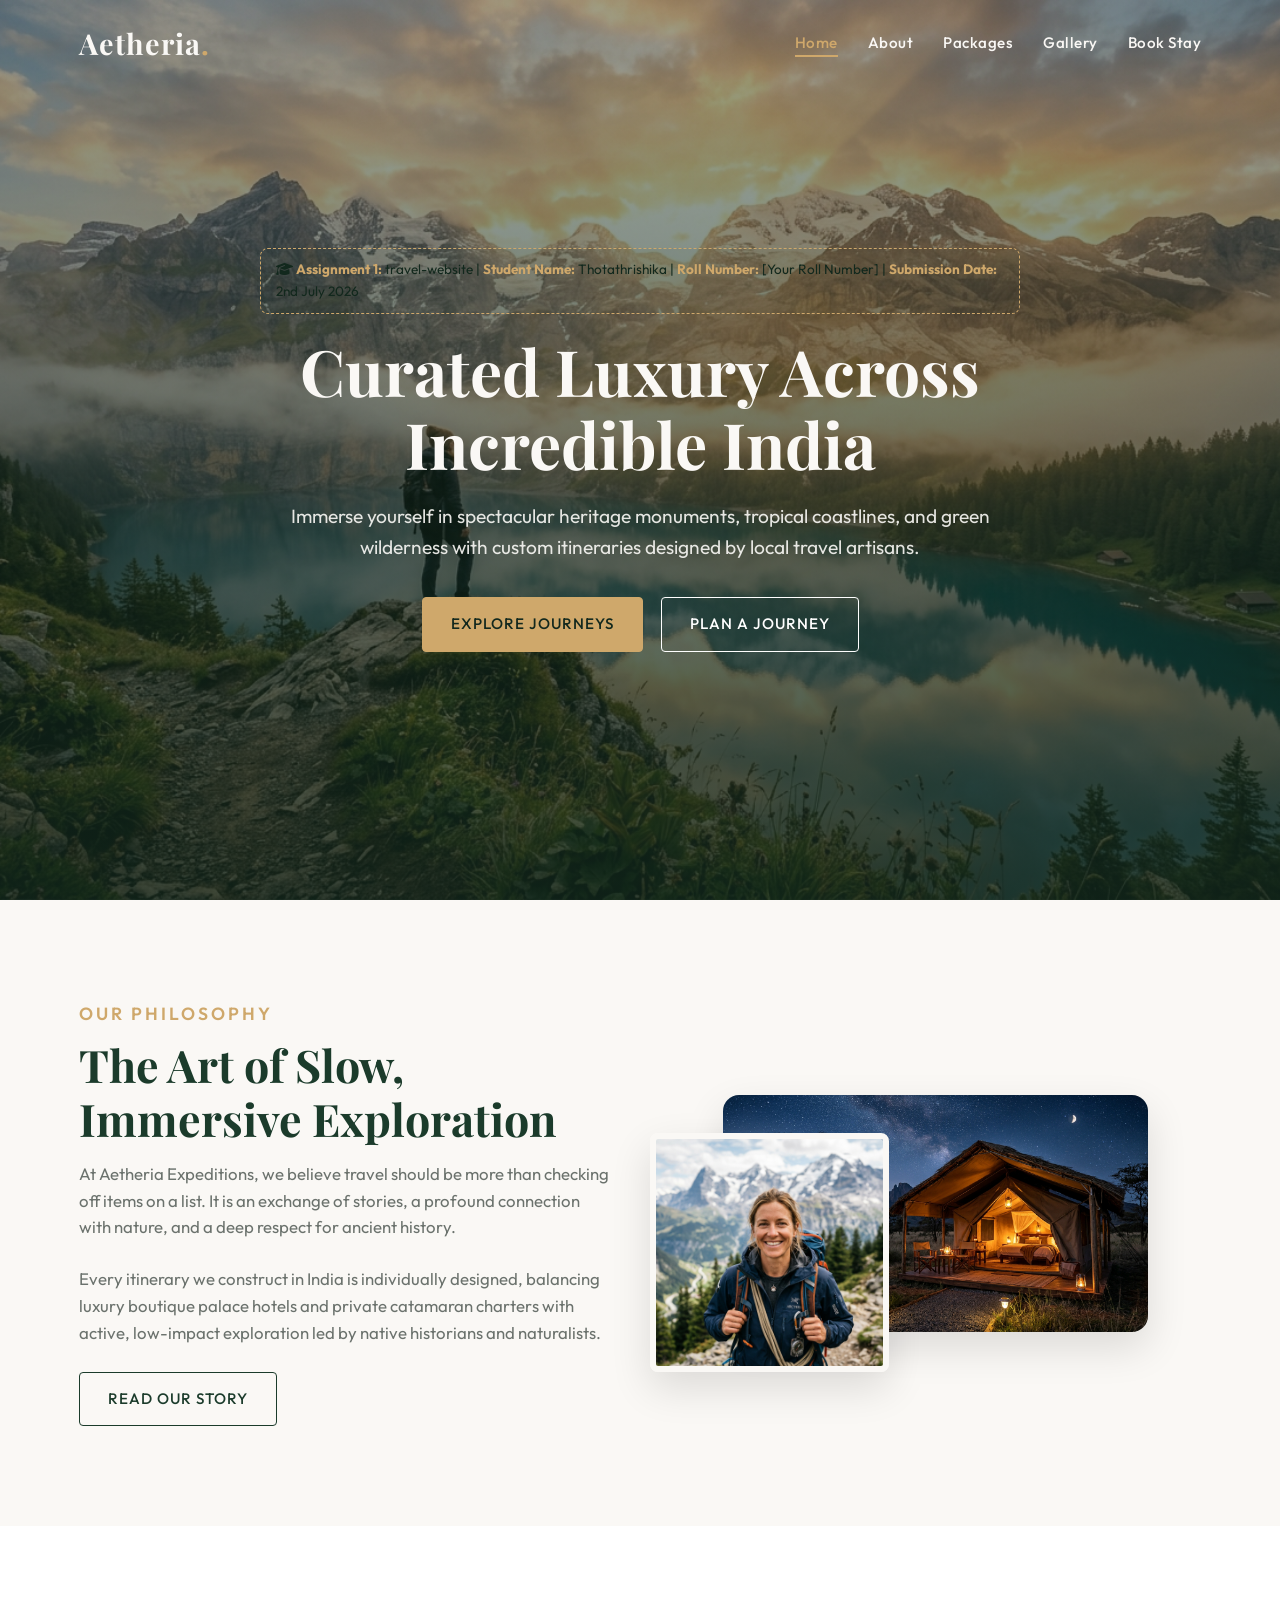
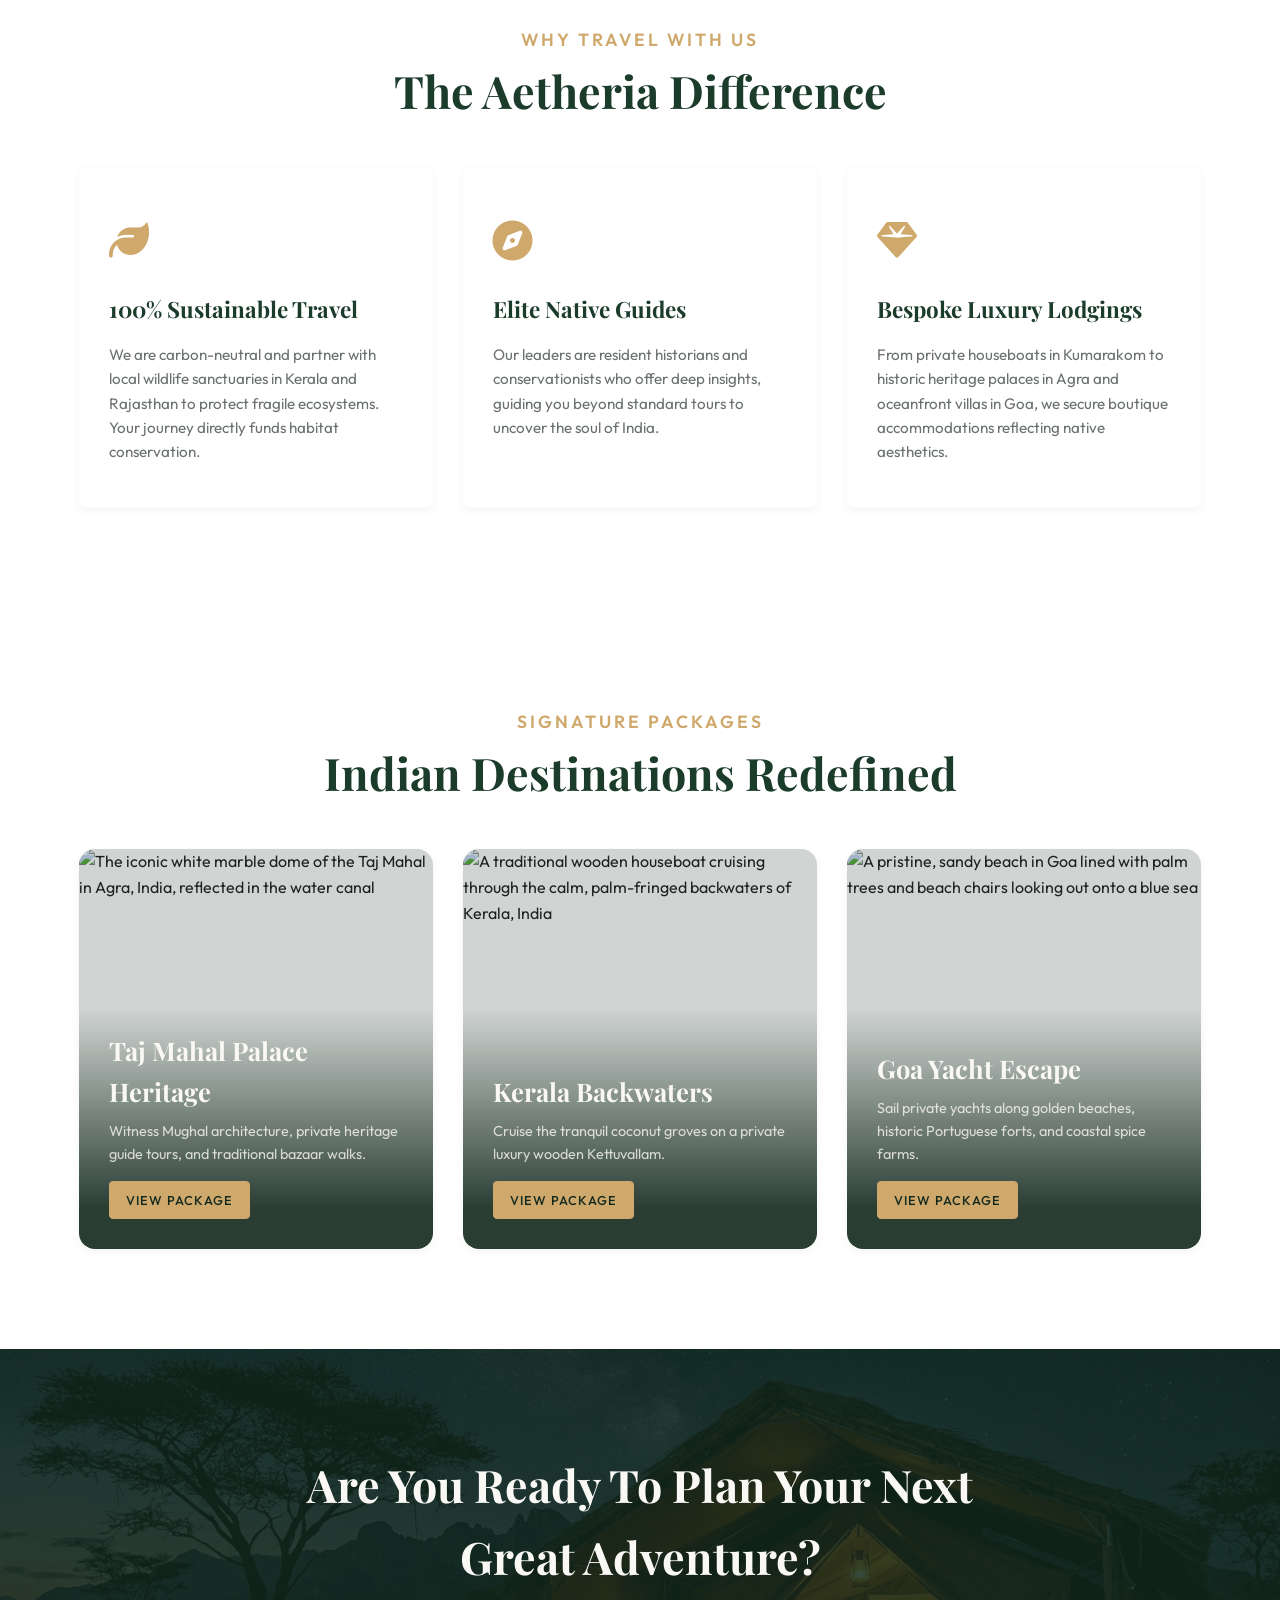
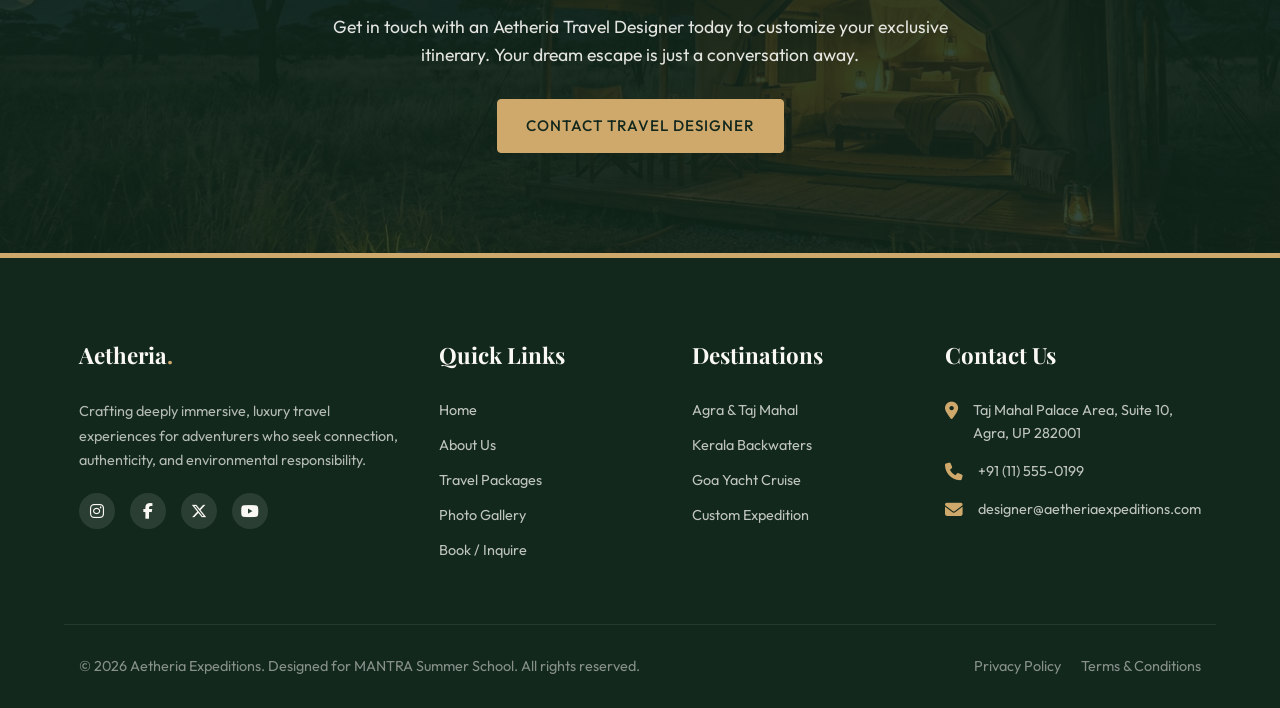
==== index.html @ 319ccbbf "Initial commit of travel website" ====
<!DOCTYPE html>
<html lang="en">
<head>
  <meta charset="UTF-8">
  <meta name="viewport" content="width=device-width, initial-scale=1.0">
  <title>Aetheria Expeditions | Luxury Custom India Tours</title>
  
  <!-- Basic SEO Meta Tags -->
  <meta name="description" content="Embark on custom-tailored, sustainable luxury travel across India with Aetheria Expeditions. Explore breathtaking packages to Taj Mahal, Goa, and Kerala backwaters.">
  <meta name="keywords" content="luxury travel india, custom india tours, Taj Mahal heritage tour, Kerala houseboats, Goa sailing packages, eco-friendly travel india">
  <meta name="author" content="Student Name">
  
  <!-- Favicon & Stylesheet -->
  <link rel="stylesheet" href="https://cdnjs.cloudflare.com/ajax/libs/font-awesome/6.4.0/css/all.min.css">
  <link rel="stylesheet" href="css/style.css">
</head>
<body>

  <!-- NAVIGATION HEADER -->
  <header class="header" id="header">
    <div class="container nav-wrapper">
      <a href="index.html" class="logo">
        <h2>Aetheria<span>.</span></h2>
      </a>
      
      <nav>
        <ul class="nav-links" id="nav-links">
          <li><a href="index.html" class="active">Home</a></li>
          <li><a href="about.html">About</a></li>
          <li><a href="packages.html">Packages</a></li>
          <li><a href="gallery.html">Gallery</a></li>
          <li><a href="contact.html">Book Stay</a></li>
        </ul>
      </nav>
      
      <div class="hamburger" id="hamburger">
        <span></span>
        <span></span>
        <span></span>
      </div>
    </div>
  </header>

  <main>
    <!-- HERO SECTION -->
    <section class="hero" style="background-image: url('images/hero-home.jpg');">
      <div class="hero-overlay"></div>
      <div class="hero-content">
        <div class="evaluator-widget">
          <i class="fa-solid fa-graduation-cap"></i> 
          <strong>Assignment 1:</strong> travel-website | 
          <strong>Student Name:</strong> Thotathrishika | 
          <strong>Roll Number:</strong> [Your Roll Number] | 
          <strong>Submission Date:</strong> 2nd July 2026
        </div>
        <h1>Curated Luxury Across Incredible India</h1>
        <p style="margin-top: 10px;">Immerse yourself in spectacular heritage monuments, tropical coastlines, and green wilderness with custom itineraries designed by local travel artisans.</p>
        <div class="btn-group">
          <a href="packages.html" class="btn btn-gold">Explore Journeys</a>
          <a href="contact.html" class="btn btn-outline" style="color: white; border-color: white; margin-left: 15px;">Plan A Journey</a>
        </div>
      </div>
    </section>

    <!-- WELCOME / PHILOSOPHY SECTION -->
    <section class="section-padding">
      <div class="container welcome-grid">
        <div class="welcome-text">
          <span class="section-subtitle">Our Philosophy</span>
          <h2 class="section-title">The Art of Slow, Immersive Exploration</h2>
          <p>At Aetheria Expeditions, we believe travel should be more than checking off items on a list. It is an exchange of stories, a profound connection with nature, and a deep respect for ancient history.</p>
          <p>Every itinerary we construct in India is individually designed, balancing luxury boutique palace hotels and private catamaran charters with active, low-impact exploration led by native historians and naturalists.</p>
          <a href="about.html" class="btn btn-outline">Read Our Story</a>
        </div>
        <div class="welcome-images">
          <img src="images/hero-about.jpg" alt="A luxury glamping canvas tent illuminated with warm lanterns under a starlit forest sky" class="img-large">
          <img src="images/tour-leader.jpg" alt="Professional smiling expedition leader in hiking gear with alpine backdrop" class="img-small-float">
        </div>
      </div>
    </section>

    <!-- CORE FEATURES SECTION -->
    <section class="section-padding" style="background-color: var(--bg-white);">
      <div class="container">
        <div class="text-center">
          <span class="section-subtitle">Why Travel With Us</span>
          <h2 class="section-title">The Aetheria Difference</h2>
        </div>
        
        <div class="features-grid">
          <!-- Card 1 -->
          <div class="feature-card">
            <div class="feature-icon"><i class="fa-solid fa-leaf"></i></div>
            <h3>100% Sustainable Travel</h3>
            <p>We are carbon-neutral and partner with local wildlife sanctuaries in Kerala and Rajasthan to protect fragile ecosystems. Your journey directly funds habitat conservation.</p>
          </div>
          <!-- Card 2 -->
          <div class="feature-card">
            <div class="feature-icon"><i class="fa-solid fa-compass"></i></div>
            <h3>Elite Native Guides</h3>
            <p>Our leaders are resident historians and conservationists who offer deep insights, guiding you beyond standard tours to uncover the soul of India.</p>
          </div>
          <!-- Card 3 -->
          <div class="feature-card">
            <div class="feature-icon"><i class="fa-solid fa-gem"></i></div>
            <h3>Bespoke Luxury Lodgings</h3>
            <p>From private houseboats in Kumarakom to historic heritage palaces in Agra and oceanfront villas in Goa, we secure boutique accommodations reflecting native aesthetics.</p>
          </div>
        </div>
      </div>
    </section>

    <!-- FEATURED DESTINATIONS / TEASER -->
    <section class="section-padding home-destinations">
      <div class="container">
        <div class="text-center">
          <span class="section-subtitle">Signature Packages</span>
          <h2 class="section-title">Indian Destinations Redefined</h2>
        </div>
        
        <div class="dest-teaser-grid">
          <!-- Destination 1: Taj Mahal -->
          <div class="dest-teaser-card">
            <img src="images/tajmahal.jpg" alt="The iconic white marble dome of the Taj Mahal in Agra, India, reflected in the water canal">
            <div class="dest-teaser-overlay">
              <h3>Taj Mahal Palace Heritage</h3>
              <p>Witness Mughal architecture, private heritage guide tours, and traditional bazaar walks.</p>
              <a href="packages.html" class="btn btn-gold btn-sm" style="padding: 8px 16px; font-size: 0.8rem; align-self: flex-start;">View Package</a>
            </div>
          </div>
          
          <!-- Destination 2: Kerala -->
          <div class="dest-teaser-card">
            <img src="images/kerala.jpg" alt="A traditional wooden houseboat cruising through the calm, palm-fringed backwaters of Kerala, India">
            <div class="dest-teaser-overlay">
              <h3>Kerala Backwaters</h3>
              <p>Cruise the tranquil coconut groves on a private luxury wooden Kettuvallam.</p>
              <a href="packages.html" class="btn btn-gold btn-sm" style="padding: 8px 16px; font-size: 0.8rem; align-self: flex-start;">View Package</a>
            </div>
          </div>
          
          <!-- Destination 3: Goa -->
          <div class="dest-teaser-card">
            <img src="images/goa-beach.jpg" alt="A pristine, sandy beach in Goa lined with palm trees and beach chairs looking out onto a blue sea">
            <div class="dest-teaser-overlay">
              <h3>Goa Yacht Escape</h3>
              <p>Sail private yachts along golden beaches, historic Portuguese forts, and coastal spice farms.</p>
              <a href="packages.html" class="btn btn-gold btn-sm" style="padding: 8px 16px; font-size: 0.8rem; align-self: flex-start;">View Package</a>
            </div>
          </div>
        </div>
      </div>
    </section>

    <!-- CTA BANNER SECTION -->
    <section class="section-padding cta-banner" style="background-image: url('images/hero-about.jpg');">
      <div class="cta-banner-overlay"></div>
      <div class="container cta-banner-content">
        <h2>Are You Ready To Plan Your Next Great Adventure?</h2>
        <p>Get in touch with an Aetheria Travel Designer today to customize your exclusive itinerary. Your dream escape is just a conversation away.</p>
        <a href="contact.html" class="btn btn-gold">Contact Travel Designer</a>
      </div>
    </section>
  </main>

  <!-- FOOTER -->
  <footer class="footer">
    <div class="container footer-grid">
      <!-- Col 1: About agency -->
      <div class="footer-col">
        <h3>Aetheria<span>.</span></h3>
        <p>Crafting deeply immersive, luxury travel experiences for adventurers who seek connection, authenticity, and environmental responsibility.</p>
        <div class="footer-socials">
          <a href="#"><i class="fa-brands fa-instagram"></i></a>
          <a href="#"><i class="fa-brands fa-facebook-f"></i></a>
          <a href="#"><i class="fa-brands fa-x-twitter"></i></a>
          <a href="#"><i class="fa-brands fa-youtube"></i></a>
        </div>
      </div>
      
      <!-- Col 2: Navigation Links -->
      <div class="footer-col">
        <h3>Quick Links</h3>
        <ul class="footer-links">
          <li><a href="index.html">Home</a></li>
          <li><a href="about.html">About Us</a></li>
          <li><a href="packages.html">Travel Packages</a></li>
          <li><a href="gallery.html">Photo Gallery</a></li>
          <li><a href="contact.html">Book / Inquire</a></li>
        </ul>
      </div>
      
      <!-- Col 3: Destination Links -->
      <div class="footer-col">
        <h3>Destinations</h3>
        <ul class="footer-links">
          <li><a href="packages.html">Agra & Taj Mahal</a></li>
          <li><a href="packages.html">Kerala Backwaters</a></li>
          <li><a href="packages.html">Goa Yacht Cruise</a></li>
          <li><a href="packages.html">Custom Expedition</a></li>
        </ul>
      </div>
      
      <!-- Col 4: Contact details -->
      <div class="footer-col">
        <h3>Contact Us</h3>
        <ul class="footer-contact">
          <li>
            <i class="fa-solid fa-location-dot"></i>
            <span>Taj Mahal Palace Area, Suite 10, Agra, UP 282001</span>
          </li>
          <li>
            <i class="fa-solid fa-phone"></i>
            <span>+91 (11) 555-0199</span>
          </li>
          <li>
            <i class="fa-solid fa-envelope"></i>
            <span>designer@aetheriaexpeditions.com</span>
          </li>
        </ul>
      </div>
    </div>
    
    <div class="container footer-bottom">
      <p>&copy; 2026 Aetheria Expeditions. Designed for MANTRA Summer School. All rights reserved.</p>
      <div class="footer-bottom-links">
        <a href="#">Privacy Policy</a>
        <a href="#">Terms & Conditions</a>
      </div>
    </div>
  </footer>

  <!-- Scripts -->
  <script src="js/script.js"></script>
</body>
</html>
---- css/style.css ----
@import url('https://fonts.googleapis.com/css2?family=Outfit:wght@300;400;500;600;700&family=Playfair+Display:ital,wght@0,400;0,600;0,700;1,400&display=swap');

/* ==========================================================================
   CSS CUSTOM VARIABLES & RESET
   ========================================================================== */
:root {
  /* Color Palette */
  --primary-green: #1b3b2b;
  --primary-green-dark: #12281d;
  --primary-green-light: #2b5640;
  --accent-gold: #cfa86b;
  --accent-gold-hover: #bda061;
  --bg-cream: #faf8f5;
  --bg-white: #ffffff;
  --text-dark: #1f2220;
  --text-muted: #6b726d;
  --text-light: #f3f5f3;
  --border-light: #e5e8e5;
  
  /* Fonts */
  --font-serif: 'Playfair Display', Georgia, serif;
  --font-sans: 'Outfit', -apple-system, BlinkMacSystemFont, sans-serif;
  
  /* Box Shadows & Borders */
  --shadow-sm: 0 2px 8px rgba(0,0,0,0.05);
  --shadow-md: 0 8px 24px rgba(0,0,0,0.08);
  --shadow-lg: 0 16px 40px rgba(0,0,0,0.12);
  --radius-sm: 4px;
  --radius-md: 8px;
  --radius-lg: 16px;
  
  /* Transitions */
  --transition-fast: 0.2s ease;
  --transition-normal: 0.3s cubic-bezier(0.25, 0.46, 0.45, 0.94);
  --transition-slow: 0.5s cubic-bezier(0.25, 0.46, 0.45, 0.94);
}

* {
  margin: 0;
  padding: 0;
  box-sizing: border-box;
}

html {
  scroll-behavior: smooth;
  font-size: 16px;
}

body {
  font-family: var(--font-sans);
  background-color: var(--bg-cream);
  color: var(--text-dark);
  line-height: 1.6;
  overflow-x: hidden;
}

img {
  max-width: 100%;
  height: auto;
  display: block;
}

a {
  color: inherit;
  text-decoration: none;
  transition: var(--transition-fast);
}

ul {
  list-style: none;
}

/* ==========================================================================
   GLOBAL REUSABLE CLASSES & UTILITIES
   ========================================================================== */
.container {
  width: 90%;
  max-width: 1200px;
  margin: 0 auto;
  padding: 0 15px;
}

.section-padding {
  padding: 100px 0;
}

.text-center {
  text-align: center;
}

.section-title {
  font-family: var(--font-serif);
  font-size: 2.8rem;
  color: var(--primary-green);
  margin-bottom: 15px;
  font-weight: 700;
  line-height: 1.2;
}

.section-subtitle {
  font-size: 1.1rem;
  color: var(--accent-gold);
  text-transform: uppercase;
  letter-spacing: 3px;
  font-weight: 600;
  margin-bottom: 10px;
  display: block;
}

.btn {
  display: inline-block;
  padding: 14px 28px;
  background-color: var(--primary-green);
  color: var(--bg-cream);
  font-size: 0.95rem;
  font-weight: 500;
  letter-spacing: 1px;
  text-transform: uppercase;
  border: 1px solid var(--primary-green);
  border-radius: var(--radius-sm);
  cursor: pointer;
  transition: var(--transition-normal);
  font-family: var(--font-sans);
}

.btn:hover {
  background-color: var(--accent-gold);
  border-color: var(--accent-gold);
  color: var(--primary-green-dark);
  transform: translateY(-2px);
}

.btn-outline {
  background-color: transparent;
  color: var(--primary-green);
  border: 1px solid var(--primary-green);
}

.btn-outline:hover {
  background-color: var(--primary-green);
  color: var(--bg-cream);
}

.btn-gold {
  background-color: var(--accent-gold);
  color: var(--primary-green-dark);
  border-color: var(--accent-gold);
}

.btn-gold:hover {
  background-color: var(--primary-green);
  color: var(--bg-cream);
}

/* ==========================================================================
   EVALUATION WATERMARK (STUDENT INFO CARD IN HEADER/FOOTER)
   ========================================================================== */
.evaluator-widget {
  background-color: rgba(27, 59, 43, 0.05);
  border: 1px dashed var(--accent-gold);
  padding: 10px 15px;
  border-radius: var(--radius-md);
  margin-bottom: 20px;
  display: inline-block;
  text-align: left;
  font-size: 0.85rem;
  color: var(--primary-green-dark);
}

.evaluator-widget strong {
  color: var(--accent-gold);
}

/* ==========================================================================
   NAVIGATION BAR
   ========================================================================== */
.header {
  position: absolute;
  top: 0;
  left: 0;
  width: 100%;
  z-index: 100;
  transition: var(--transition-normal);
  padding: 20px 0;
}

.header.sticky {
  position: fixed;
  background-color: var(--bg-cream);
  box-shadow: var(--shadow-sm);
  padding: 12px 0;
  border-bottom: 1px solid var(--border-light);
}

.header.sticky .logo h2 {
  color: var(--primary-green);
}

.header.sticky .nav-links a {
  color: var(--text-dark);
}

.header.sticky .nav-links a:hover {
  color: var(--accent-gold);
}

.header.sticky .hamburger span {
  background-color: var(--primary-green);
}

.nav-wrapper {
  display: flex;
  justify-content: space-between;
  align-items: center;
}

.logo h2 {
  font-family: var(--font-serif);
  font-size: 1.8rem;
  color: var(--bg-cream);
  font-weight: 700;
  letter-spacing: 1px;
}

.header.sticky .logo h2 {
  color: var(--primary-green);
}

.logo span {
  color: var(--accent-gold);
}

.nav-links {
  display: flex;
  gap: 30px;
  align-items: center;
}

.nav-links a {
  color: var(--bg-cream);
  font-weight: 500;
  font-size: 0.95rem;
  position: relative;
  padding: 5px 0;
  letter-spacing: 0.5px;
}

.nav-links a::after {
  content: '';
  position: absolute;
  bottom: 0;
  left: 0;
  width: 0;
  height: 2px;
  background-color: var(--accent-gold);
  transition: var(--transition-normal);
}

.nav-links a:hover::after,
.nav-links a.active::after {
  width: 100%;
}

.nav-links a.active {
  color: var(--accent-gold) !important;
}

/* Hamburger Menu */
.hamburger {
  display: none;
  flex-direction: column;
  justify-content: space-between;
  width: 26px;
  height: 19px;
  cursor: pointer;
  z-index: 101;
}

.hamburger span {
  width: 100%;
  height: 2px;
  background-color: var(--bg-cream);
  border-radius: 2px;
  transition: var(--transition-normal);
}

/* ==========================================================================
   HERO SECTIONS
   ========================================================================== */
.hero {
  position: relative;
  height: 100vh;
  min-height: 600px;
  background-size: cover;
  background-position: center;
  display: flex;
  align-items: center;
  justify-content: center;
  text-align: center;
  color: var(--bg-cream);
}

.hero-overlay {
  position: absolute;
  top: 0;
  left: 0;
  width: 100%;
  height: 100%;
  background: linear-gradient(to bottom, rgba(18, 40, 29, 0.4), rgba(18, 40, 29, 0.8));
  z-index: 1;
}

.hero-content {
  position: relative;
  z-index: 2;
  max-width: 800px;
  padding: 0 20px;
}

.hero-content h1 {
  font-family: var(--font-serif);
  font-size: 4rem;
  font-weight: 700;
  line-height: 1.15;
  margin-bottom: 20px;
  animation: fadeInUp 1s ease forwards;
}

.hero-content p {
  font-size: 1.2rem;
  margin-bottom: 35px;
  color: rgba(250, 248, 245, 0.9);
  animation: fadeInUp 1s ease 0.2s forwards;
  opacity: 0;
}

.hero-content .btn-group {
  animation: fadeInUp 1s ease 0.4s forwards;
  opacity: 0;
}

/* Inner Page Hero (Sub-banner) */
.sub-hero {
  position: relative;
  height: 45vh;
  min-height: 300px;
  background-size: cover;
  background-position: center;
  display: flex;
  align-items: center;
  justify-content: center;
  text-align: center;
  color: var(--bg-cream);
  padding-top: 80px;
}

.sub-hero-overlay {
  position: absolute;
  top: 0;
  left: 0;
  width: 100%;
  height: 100%;
  background: linear-gradient(to bottom, rgba(18, 40, 29, 0.5), rgba(18, 40, 29, 0.85));
  z-index: 1;
}

.sub-hero-content {
  position: relative;
  z-index: 2;
}

.sub-hero-content h1 {
  font-family: var(--font-serif);
  font-size: 3rem;
  margin-bottom: 10px;
  font-weight: 700;
}

.sub-hero-content p {
  font-size: 1.1rem;
  color: rgba(250, 248, 245, 0.85);
}

/* ==========================================================================
   HOME PAGE: SECTIONS
   ========================================================================== */
/* Welcome Section */
.welcome-grid {
  display: grid;
  grid-template-columns: 1fr 1fr;
  gap: 60px;
  align-items: center;
}

.welcome-text p {
  color: var(--text-muted);
  margin-bottom: 25px;
  font-size: 1.05rem;
}

.welcome-images {
  position: relative;
  display: flex;
  justify-content: center;
  align-items: center;
}

.img-large {
  width: 80%;
  border-radius: var(--radius-lg);
  box-shadow: var(--shadow-lg);
  z-index: 2;
}

.img-small-float {
  position: absolute;
  bottom: -40px;
  left: -20px;
  width: 45%;
  border-radius: var(--radius-md);
  box-shadow: var(--shadow-lg);
  border: 6px solid var(--bg-cream);
  z-index: 3;
}

/* Features Grid */
.features-grid {
  display: grid;
  grid-template-columns: repeat(3, 1fr);
  gap: 30px;
  margin-top: 50px;
}

.feature-card {
  background-color: var(--bg-white);
  padding: 40px 30px;
  border-radius: var(--radius-md);
  box-shadow: var(--shadow-sm);
  transition: var(--transition-normal);
  border-bottom: 3px solid transparent;
}

.feature-card:hover {
  transform: translateY(-8px);
  box-shadow: var(--shadow-md);
  border-bottom-color: var(--accent-gold);
}

.feature-icon {
  font-size: 2.5rem;
  color: var(--accent-gold);
  margin-bottom: 20px;
}

.feature-card h3 {
  font-family: var(--font-serif);
  font-size: 1.4rem;
  margin-bottom: 15px;
  color: var(--primary-green);
}

.feature-card p {
  color: var(--text-muted);
  font-size: 0.95rem;
}

/* Home Destinations Carousel / Grid teaser */
.home-destinations {
  background-color: var(--bg-white);
}

.dest-teaser-grid {
  display: grid;
  grid-template-columns: repeat(3, 1fr);
  gap: 30px;
  margin-top: 50px;
}

.dest-teaser-card {
  position: relative;
  border-radius: var(--radius-lg);
  overflow: hidden;
  height: 400px;
  box-shadow: var(--shadow-sm);
  transition: var(--transition-slow);
}

.dest-teaser-card img {
  width: 100%;
  height: 100%;
  object-fit: cover;
  transition: var(--transition-slow);
}

.dest-teaser-overlay {
  position: absolute;
  top: 0;
  left: 0;
  width: 100%;
  height: 100%;
  background: linear-gradient(to top, rgba(18, 40, 29, 0.9) 10%, rgba(18, 40, 29, 0.2) 60%);
  display: flex;
  flex-direction: column;
  justify-content: flex-end;
  padding: 30px;
  color: var(--bg-cream);
  z-index: 2;
}

.dest-teaser-overlay h3 {
  font-family: var(--font-serif);
  font-size: 1.6rem;
  margin-bottom: 8px;
}

.dest-teaser-overlay p {
  font-size: 0.9rem;
  color: rgba(250, 248, 245, 0.8);
  margin-bottom: 15px;
}

.dest-teaser-card:hover img {
  transform: scale(1.08);
}

.dest-teaser-card:hover {
  box-shadow: var(--shadow-lg);
}

/* Call To Action Banner */
.cta-banner {
  background-size: cover;
  background-position: center;
  position: relative;
  text-align: center;
  color: var(--bg-cream);
}

.cta-banner-overlay {
  position: absolute;
  top: 0;
  left: 0;
  width: 100%;
  height: 100%;
  background-color: rgba(18, 40, 29, 0.85);
}

.cta-banner-content {
  position: relative;
  z-index: 2;
  max-width: 700px;
  margin: 0 auto;
}

.cta-banner-content h2 {
  font-family: var(--font-serif);
  font-size: 2.8rem;
  margin-bottom: 20px;
}

.cta-banner-content p {
  font-size: 1.1rem;
  margin-bottom: 30px;
  color: rgba(250, 248, 245, 0.9);
}

/* ==========================================================================
   ABOUT PAGE: SECTIONS
   ========================================================================== */
.about-story {
  display: grid;
  grid-template-columns: 1fr 1fr;
  gap: 50px;
  align-items: center;
}

.story-text h2 {
  font-family: var(--font-serif);
  font-size: 2.2rem;
  color: var(--primary-green);
  margin-bottom: 20px;
}

.story-text p {
  color: var(--text-muted);
  margin-bottom: 20px;
  font-size: 1rem;
}

.story-image img {
  border-radius: var(--radius-lg);
  box-shadow: var(--shadow-md);
}

/* Guides Section */
.team-section {
  background-color: var(--bg-white);
}

.team-grid {
  display: grid;
  grid-template-columns: repeat(3, 1fr);
  gap: 30px;
  margin-top: 50px;
}

.team-card {
  text-align: center;
  background-color: var(--bg-cream);
  border-radius: var(--radius-md);
  padding: 30px 20px;
  box-shadow: var(--shadow-sm);
  transition: var(--transition-normal);
}

.team-card:hover {
  transform: translateY(-5px);
  box-shadow: var(--shadow-md);
}

.team-img {
  width: 150px;
  height: 150px;
  border-radius: 50%;
  object-fit: cover;
  margin: 0 auto 20px;
  border: 4px solid var(--accent-gold);
}

.team-card h3 {
  font-family: var(--font-serif);
  font-size: 1.3rem;
  color: var(--primary-green);
  margin-bottom: 5px;
}

.team-card span {
  font-size: 0.85rem;
  color: var(--accent-gold);
  text-transform: uppercase;
  letter-spacing: 1px;
  display: block;
  margin-bottom: 15px;
  font-weight: 600;
}

.team-card p {
  color: var(--text-muted);
  font-size: 0.9rem;
}

/* Core Values (Eco / Sustainable Section) */
.values-grid {
  display: grid;
  grid-template-columns: 1fr 1fr;
  gap: 60px;
  align-items: center;
  margin-top: 80px;
}

.value-boxes {
  display: grid;
  grid-template-columns: 1fr;
  gap: 20px;
}

.value-box {
  background-color: var(--bg-white);
  padding: 25px;
  border-radius: var(--radius-md);
  border-left: 4px solid var(--primary-green);
  box-shadow: var(--shadow-sm);
}

.value-box h4 {
  font-family: var(--font-serif);
  font-size: 1.15rem;
  color: var(--primary-green);
  margin-bottom: 8px;
}

.value-box p {
  font-size: 0.9rem;
  color: var(--text-muted);
}

/* ==========================================================================
   PACKAGES PAGE: SECTIONS
   ========================================================================== */
.packages-grid {
  display: grid;
  grid-template-columns: repeat(3, 1fr);
  gap: 30px;
  margin-top: 50px;
}

.package-card {
  background-color: var(--bg-white);
  border-radius: var(--radius-lg);
  overflow: hidden;
  box-shadow: var(--shadow-sm);
  transition: var(--transition-normal);
  display: flex;
  flex-direction: column;
}

.package-card:hover {
  transform: translateY(-8px);
  box-shadow: var(--shadow-md);
}

.package-img-wrapper {
  position: relative;
  height: 240px;
  overflow: hidden;
}

.package-img-wrapper img {
  width: 100%;
  height: 100%;
  object-fit: cover;
  transition: var(--transition-slow);
}

.package-card:hover .package-img-wrapper img {
  transform: scale(1.06);
}

.package-badge {
  position: absolute;
  top: 15px;
  right: 15px;
  background-color: var(--primary-green);
  color: var(--bg-cream);
  padding: 6px 12px;
  font-size: 0.75rem;
  font-weight: 600;
  text-transform: uppercase;
  letter-spacing: 1px;
  border-radius: 20px;
}

.package-content {
  padding: 30px;
  flex-grow: 1;
  display: flex;
  flex-direction: column;
}

.package-meta {
  display: flex;
  justify-content: space-between;
  font-size: 0.85rem;
  color: var(--accent-gold);
  text-transform: uppercase;
  letter-spacing: 0.5px;
  margin-bottom: 10px;
  font-weight: 600;
}

.package-content h3 {
  font-family: var(--font-serif);
  font-size: 1.5rem;
  color: var(--primary-green);
  margin-bottom: 12px;
}

.package-desc {
  color: var(--text-muted);
  font-size: 0.95rem;
  margin-bottom: 20px;
  flex-grow: 1;
}

.package-features {
  border-top: 1px solid var(--border-light);
  border-bottom: 1px solid var(--border-light);
  padding: 15px 0;
  margin-bottom: 25px;
}

.package-features li {
  display: flex;
  align-items: center;
  font-size: 0.9rem;
  color: var(--text-dark);
  margin-bottom: 8px;
}

.package-features li:last-child {
  margin-bottom: 0;
}

.package-features li i {
  color: var(--accent-gold);
  margin-right: 10px;
  font-size: 1rem;
}

.package-footer {
  display: flex;
  justify-content: space-between;
  align-items: center;
}

.package-price {
  font-size: 0.85rem;
  color: var(--text-muted);
}

.package-price span {
  display: block;
  font-family: var(--font-serif);
  font-size: 1.6rem;
  font-weight: 700;
  color: var(--primary-green);
}

/* ==========================================================================
   GALLERY PAGE: SECTIONS
   ========================================================================== */
.gallery-filter {
  display: flex;
  justify-content: center;
  gap: 15px;
  margin-bottom: 40px;
}

.filter-btn {
  padding: 8px 20px;
  background: transparent;
  border: 1px solid var(--border-light);
  color: var(--text-dark);
  font-family: var(--font-sans);
  font-size: 0.9rem;
  font-weight: 500;
  border-radius: 30px;
  cursor: pointer;
  transition: var(--transition-fast);
}

.filter-btn:hover,
.filter-btn.active {
  background-color: var(--primary-green);
  border-color: var(--primary-green);
  color: var(--bg-cream);
}

.gallery-grid {
  display: grid;
  grid-template-columns: repeat(3, 1fr);
  gap: 25px;
}

.gallery-item {
  position: relative;
  border-radius: var(--radius-md);
  overflow: hidden;
  height: 280px;
  box-shadow: var(--shadow-sm);
  cursor: pointer;
}

.gallery-item img {
  width: 100%;
  height: 100%;
  object-fit: cover;
  transition: var(--transition-slow);
}

.gallery-hover {
  position: absolute;
  top: 0;
  left: 0;
  width: 100%;
  height: 100%;
  background-color: rgba(18, 40, 29, 0.85);
  display: flex;
  flex-direction: column;
  justify-content: center;
  align-items: center;
  opacity: 0;
  transition: var(--transition-normal);
  color: var(--bg-cream);
  padding: 20px;
  text-align: center;
}

.gallery-hover i {
  font-size: 2rem;
  color: var(--accent-gold);
  margin-bottom: 10px;
}

.gallery-hover h4 {
  font-family: var(--font-serif);
  font-size: 1.3rem;
  margin-bottom: 5px;
}

.gallery-hover p {
  font-size: 0.85rem;
  color: rgba(250, 248, 245, 0.8);
}

.gallery-item:hover img {
  transform: scale(1.06);
}

.gallery-item:hover .gallery-hover {
  opacity: 1;
}

/* Lightbox Modal */
.lightbox {
  position: fixed;
  top: 0;
  left: 0;
  width: 100%;
  height: 100%;
  background-color: rgba(18, 40, 29, 0.95);
  z-index: 9999;
  display: none;
  justify-content: center;
  align-items: center;
  flex-direction: column;
  opacity: 0;
  transition: opacity 0.3s ease;
}

.lightbox.active {
  display: flex;
  opacity: 1;
}

.lightbox-content {
  position: relative;
  max-width: 85%;
  max-height: 75vh;
  box-shadow: var(--shadow-lg);
  border: 3px solid rgba(250, 248, 245, 0.1);
  border-radius: var(--radius-sm);
  animation: zoomIn 0.3s ease;
}

.lightbox-content img {
  max-width: 100%;
  max-height: 75vh;
  object-fit: contain;
}

.lightbox-caption {
  color: var(--bg-cream);
  margin-top: 15px;
  font-family: var(--font-serif);
  font-size: 1.25rem;
  text-align: center;
}

.lightbox-close {
  position: absolute;
  top: 30px;
  right: 40px;
  color: var(--bg-cream);
  font-size: 2.5rem;
  cursor: pointer;
  transition: var(--transition-fast);
}

.lightbox-close:hover {
  color: var(--accent-gold);
}

.lightbox-nav {
  position: absolute;
  top: 50%;
  transform: translateY(-50%);
  color: var(--bg-cream);
  font-size: 3rem;
  cursor: pointer;
  background: transparent;
  border: none;
  padding: 10px;
  transition: var(--transition-fast);
}

.lightbox-nav:hover {
  color: var(--accent-gold);
}

.lightbox-prev {
  left: 40px;
}

.lightbox-next {
  right: 40px;
}

/* ==========================================================================
   CONTACT / BOOKING PAGE: SECTIONS
   ========================================================================== */
.contact-container {
  display: grid;
  grid-template-columns: 1fr 1.2fr;
  gap: 50px;
}

/* Contact Cards (Left Column) */
.contact-info {
  display: flex;
  flex-direction: column;
  gap: 30px;
}

.contact-card {
  background-color: var(--bg-white);
  padding: 30px;
  border-radius: var(--radius-md);
  box-shadow: var(--shadow-sm);
  display: flex;
  gap: 20px;
  align-items: flex-start;
}

.contact-icon {
  font-size: 1.8rem;
  color: var(--accent-gold);
  background-color: rgba(27, 59, 43, 0.05);
  width: 50px;
  height: 50px;
  border-radius: 50%;
  display: flex;
  justify-content: center;
  align-items: center;
  flex-shrink: 0;
}

.contact-details h3 {
  font-family: var(--font-serif);
  font-size: 1.2rem;
  color: var(--primary-green);
  margin-bottom: 5px;
}

.contact-details p {
  color: var(--text-muted);
  font-size: 0.95rem;
}

.mock-map {
  width: 100%;
  height: 250px;
  background-color: #e3e8e5;
  border-radius: var(--radius-md);
  overflow: hidden;
  box-shadow: var(--shadow-sm);
  position: relative;
  border: 1px solid var(--border-light);
}

.mock-map-placeholder {
  position: absolute;
  top: 0;
  left: 0;
  width: 100%;
  height: 100%;
  background: radial-gradient(circle, #f3f5f3 40%, #d8dedb 100%);
  display: flex;
  flex-direction: column;
  justify-content: center;
  align-items: center;
  text-align: center;
  padding: 20px;
}

.mock-map-placeholder i {
  font-size: 2.2rem;
  color: var(--primary-green);
  margin-bottom: 10px;
}

.mock-map-placeholder p {
  font-size: 0.85rem;
  color: var(--text-muted);
}

/* Booking/Enquiry Form (Right Column) */
.booking-form-wrapper {
  background-color: var(--bg-white);
  padding: 40px;
  border-radius: var(--radius-lg);
  box-shadow: var(--shadow-md);
  border-top: 4px solid var(--primary-green);
}

.booking-form-wrapper h2 {
  font-family: var(--font-serif);
  font-size: 1.8rem;
  color: var(--primary-green);
  margin-bottom: 25px;
}

.form-grid {
  display: grid;
  grid-template-columns: 1fr 1fr;
  gap: 20px;
}

.form-full {
  grid-column: span 2;
}

.form-group {
  margin-bottom: 20px;
}

.form-group label {
  display: block;
  font-size: 0.85rem;
  font-weight: 600;
  color: var(--text-dark);
  margin-bottom: 8px;
  text-transform: uppercase;
  letter-spacing: 0.5px;
}

.form-control {
  width: 100%;
  padding: 12px 16px;
  background-color: var(--bg-cream);
  border: 1px solid var(--border-light);
  border-radius: var(--radius-sm);
  font-family: var(--font-sans);
  font-size: 0.95rem;
  color: var(--text-dark);
  transition: var(--transition-fast);
}

.form-control:focus {
  outline: none;
  border-color: var(--primary-green);
  background-color: var(--bg-white);
  box-shadow: 0 0 0 3px rgba(27, 59, 43, 0.08);
}

.form-control.error {
  border-color: #d9534f;
  background-color: rgba(217, 83, 79, 0.02);
}

.error-message {
  color: #d9534f;
  font-size: 0.75rem;
  margin-top: 5px;
  display: none;
}

/* Dynamic Travel Cost Calculator Widget */
.cost-calculator {
  background-color: rgba(27, 59, 43, 0.03);
  border: 1px solid var(--border-light);
  border-radius: var(--radius-md);
  padding: 20px;
  margin-bottom: 25px;
}

.cost-calculator h3 {
  font-family: var(--font-sans);
  font-size: 0.9rem;
  text-transform: uppercase;
  letter-spacing: 1px;
  color: var(--primary-green);
  margin-bottom: 12px;
  border-bottom: 1px solid var(--border-light);
  padding-bottom: 8px;
}

.cost-row {
  display: flex;
  justify-content: space-between;
  font-size: 0.9rem;
  margin-bottom: 8px;
  color: var(--text-muted);
}

.cost-row.total {
  font-size: 1.15rem;
  font-weight: 700;
  color: var(--primary-green);
  border-top: 1px dashed var(--border-light);
  padding-top: 10px;
  margin-bottom: 0;
  margin-top: 5px;
}

/* custom booking success modal */
.modal {
  position: fixed;
  top: 0;
  left: 0;
  width: 100%;
  height: 100%;
  background-color: rgba(18, 40, 29, 0.85);
  z-index: 10000;
  display: none;
  justify-content: center;
  align-items: center;
  padding: 20px;
}

.modal.active {
  display: flex;
}

.modal-content {
  background-color: var(--bg-white);
  padding: 40px;
  border-radius: var(--radius-lg);
  max-width: 500px;
  width: 100%;
  text-align: center;
  box-shadow: var(--shadow-lg);
  animation: zoomIn 0.3s ease;
  position: relative;
}

.modal-icon {
  font-size: 3.5rem;
  color: var(--accent-gold);
  margin-bottom: 20px;
}

.modal-content h3 {
  font-family: var(--font-serif);
  font-size: 1.8rem;
  color: var(--primary-green);
  margin-bottom: 15px;
}

.modal-content p {
  color: var(--text-muted);
  font-size: 0.95rem;
  margin-bottom: 25px;
}

/* FAQ Accordion Section */
.faq-section {
  margin-top: 80px;
}

.faq-title {
  text-align: center;
  margin-bottom: 40px;
}

.faq-accordion {
  max-width: 800px;
  margin: 0 auto;
}

.faq-item {
  background-color: var(--bg-white);
  border: 1px solid var(--border-light);
  border-radius: var(--radius-md);
  margin-bottom: 15px;
  overflow: hidden;
  box-shadow: var(--shadow-sm);
}

.faq-question {
  padding: 20px 25px;
  width: 100%;
  background: none;
  border: none;
  text-align: left;
  font-family: var(--font-serif);
  font-size: 1.15rem;
  font-weight: 600;
  color: var(--primary-green);
  cursor: pointer;
  display: flex;
  justify-content: space-between;
  align-items: center;
  transition: background-color var(--transition-fast);
}

.faq-question:hover {
  background-color: rgba(27, 59, 43, 0.02);
}

.faq-question i {
  font-size: 0.8rem;
  transition: transform var(--transition-normal);
  color: var(--accent-gold);
}

.faq-item.active .faq-question i {
  transform: rotate(180deg);
}

.faq-answer {
  max-height: 0;
  overflow: hidden;
  transition: max-height 0.3s cubic-bezier(0, 1, 0, 1); /* Custom smooth slide accordion */
  padding: 0 25px;
}

.faq-item.active .faq-answer {
  max-height: 1000px; /* arbitrary height to slide open */
  padding: 0 25px 20px 25px;
  transition: max-height 0.5s ease-in-out;
}

.faq-answer p {
  color: var(--text-muted);
  font-size: 0.95rem;
  line-height: 1.6;
}

/* ==========================================================================
   FOOTER
   ========================================================================== */
.footer {
  background-color: var(--primary-green-dark);
  color: var(--bg-cream);
  padding: 80px 0 30px 0;
  font-size: 0.9rem;
  border-top: 5px solid var(--accent-gold);
}

.footer-grid {
  display: grid;
  grid-template-columns: 1.5fr 1fr 1fr 1.2fr;
  gap: 40px;
  margin-bottom: 50px;
}

.footer-col h3 {
  font-family: var(--font-serif);
  font-size: 1.4rem;
  color: var(--bg-cream);
  margin-bottom: 25px;
  font-weight: 700;
}

.footer-col h3 span {
  color: var(--accent-gold);
}

.footer-col p {
  color: rgba(250, 248, 245, 0.7);
  margin-bottom: 20px;
  line-height: 1.7;
}

.footer-socials {
  display: flex;
  gap: 15px;
}

.footer-socials a {
  width: 36px;
  height: 36px;
  background-color: rgba(250, 248, 245, 0.1);
  color: var(--bg-cream);
  border-radius: 50%;
  display: flex;
  justify-content: center;
  align-items: center;
  font-size: 1rem;
}

.footer-socials a:hover {
  background-color: var(--accent-gold);
  color: var(--primary-green-dark);
  transform: translateY(-3px);
}

.footer-links li {
  margin-bottom: 12px;
}

.footer-links a {
  color: rgba(250, 248, 245, 0.75);
  display: inline-block;
}

.footer-links a:hover {
  color: var(--accent-gold);
  transform: translateX(5px);
}

.footer-contact li {
  display: flex;
  gap: 15px;
  margin-bottom: 15px;
  color: rgba(250, 248, 245, 0.75);
}

.footer-contact i {
  color: var(--accent-gold);
  font-size: 1.1rem;
  margin-top: 3px;
}

.footer-bottom {
  border-top: 1px solid rgba(250, 248, 245, 0.08);
  padding-top: 30px;
  display: flex;
  justify-content: space-between;
  align-items: center;
  flex-wrap: wrap;
  gap: 20px;
}

.footer-bottom p {
  color: rgba(250, 248, 245, 0.5);
}

.footer-bottom-links {
  display: flex;
  gap: 20px;
}

.footer-bottom-links a {
  color: rgba(250, 248, 245, 0.5);
}

.footer-bottom-links a:hover {
  color: var(--accent-gold);
}

/* ==========================================================================
   KEYFRAME ANIMATIONS
   ========================================================================== */
@keyframes fadeInUp {
  from {
    opacity: 0;
    transform: translateY(30px);
  }
  to {
    opacity: 1;
    transform: translateY(0);
  }
}

@keyframes zoomIn {
  from {
    opacity: 0;
    transform: scale(0.95);
  }
  to {
    opacity: 1;
    transform: scale(1);
  }
}

/* ==========================================================================
   RESPONSIVE DESIGN (MEDIA QUERIES)
   ========================================================================== */

/* Breakpoint for Tablets/Laptops */
@media (max-width: 1024px) {
  .welcome-grid {
    gap: 40px;
  }
  
  .features-grid,
  .dest-teaser-grid,
  .team-grid,
  .packages-grid,
  .gallery-grid {
    grid-template-columns: repeat(2, 1fr);
    gap: 20px;
  }
  
  .footer-grid {
    grid-template-columns: repeat(2, 1fr);
    gap: 30px;
  }
  
  .contact-container {
    grid-template-columns: 1fr;
    gap: 40px;
  }
}

/* Breakpoint for Mobile Devices */
@media (max-width: 768px) {
  html {
    font-size: 15px;
  }
  
  .section-padding {
    padding: 70px 0;
  }
  
  .section-title {
    font-size: 2.2rem;
  }
  
  /* Navbar adjustments for mobile overlay drawer */
  .hamburger {
    display: flex;
  }
  
  .nav-links {
    position: fixed;
    top: 0;
    right: -100%;
    width: 280px;
    height: 100vh;
    background-color: var(--primary-green-dark);
    flex-direction: column;
    justify-content: center;
    align-items: center;
    gap: 30px;
    transition: var(--transition-normal);
    box-shadow: var(--shadow-lg);
    z-index: 100;
  }
  
  .nav-links.active {
    right: 0;
  }
  
  .nav-links a {
    color: var(--bg-cream) !important;
    font-size: 1.2rem;
  }
  
  /* Change mobile hamburger icon when active */
  .hamburger.active span:nth-child(1) {
    transform: rotate(45deg) translate(5px, 5px);
  }
  
  .hamburger.active span:nth-child(2) {
    opacity: 0;
  }
  
  .hamburger.active span:nth-child(3) {
    transform: rotate(-45deg) translate(7px, -7px);
  }
  
  .hamburger.active span {
    background-color: var(--bg-cream) !important;
  }
  
  /* Hero typography */
  .hero-content h1 {
    font-size: 2.8rem;
  }
  
  .hero-content p {
    font-size: 1rem;
  }
  
  /* Welcome asymmetric images stack vertically */
  .welcome-grid {
    grid-template-columns: 1fr;
    gap: 40px;
    text-align: center;
  }
  
  .welcome-images {
    margin-top: 20px;
    height: 320px;
  }
  
  .img-large {
    width: 90%;
    height: 100%;
    object-fit: cover;
  }
  
  .img-small-float {
    bottom: -20px;
    left: 10px;
    width: 45%;
    height: 160px;
    object-fit: cover;
  }
  
  /* Features, teaser grids go to single column */
  .features-grid,
  .dest-teaser-grid,
  .team-grid,
  .packages-grid,
  .gallery-grid {
    grid-template-columns: 1fr;
    gap: 25px;
  }
  
  .dest-teaser-card {
    height: 320px;
  }
  
  /* Form responsive fields layout */
  .form-grid {
    grid-template-columns: 1fr;
  }
  
  .form-full {
    grid-column: span 1;
  }
  
  /* About Page grid layouts */
  .about-story,
  .values-grid {
    grid-template-columns: 1fr;
    gap: 40px;
    text-align: center;
  }
  
  .value-box {
    text-align: left;
  }
  
  /* Footer layout goes single column */
  .footer-grid {
    grid-template-columns: 1fr;
    gap: 30px;
  }
  
  .footer-bottom {
    flex-direction: column;
    text-align: center;
  }
}
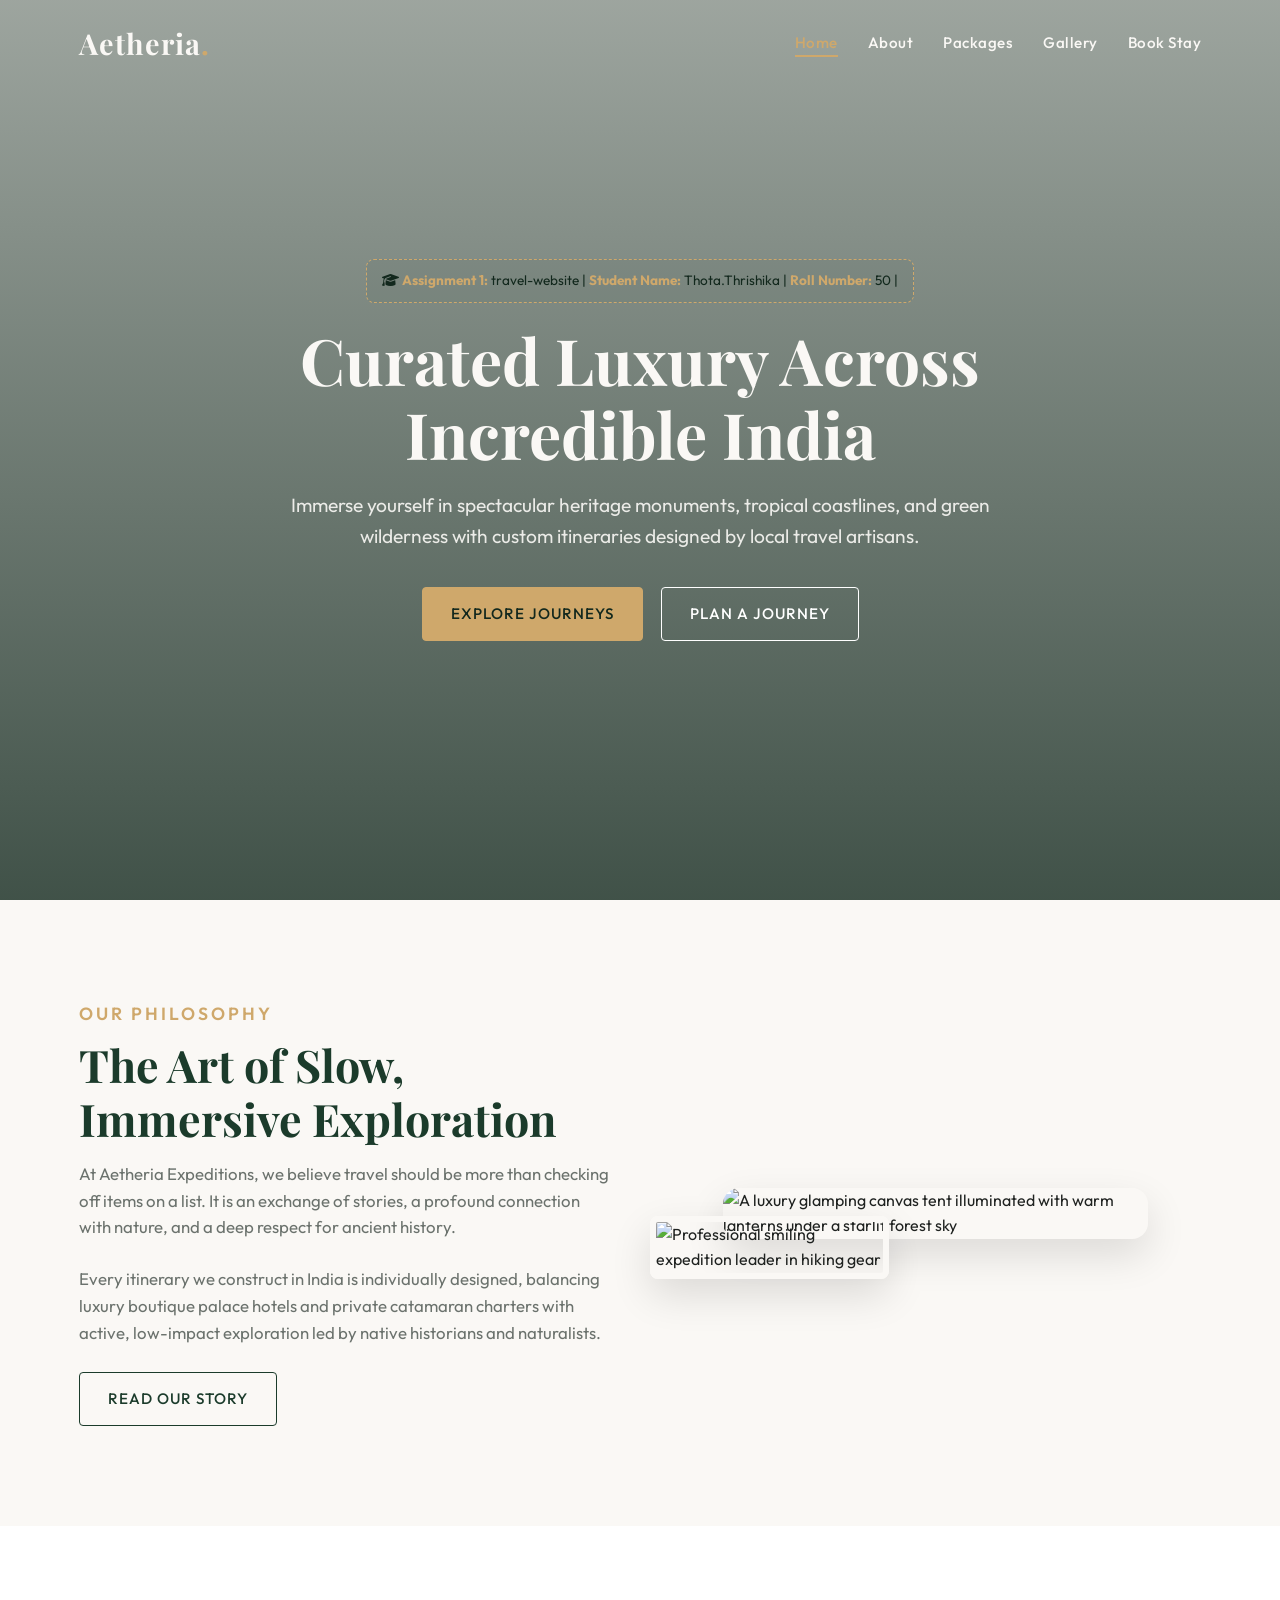
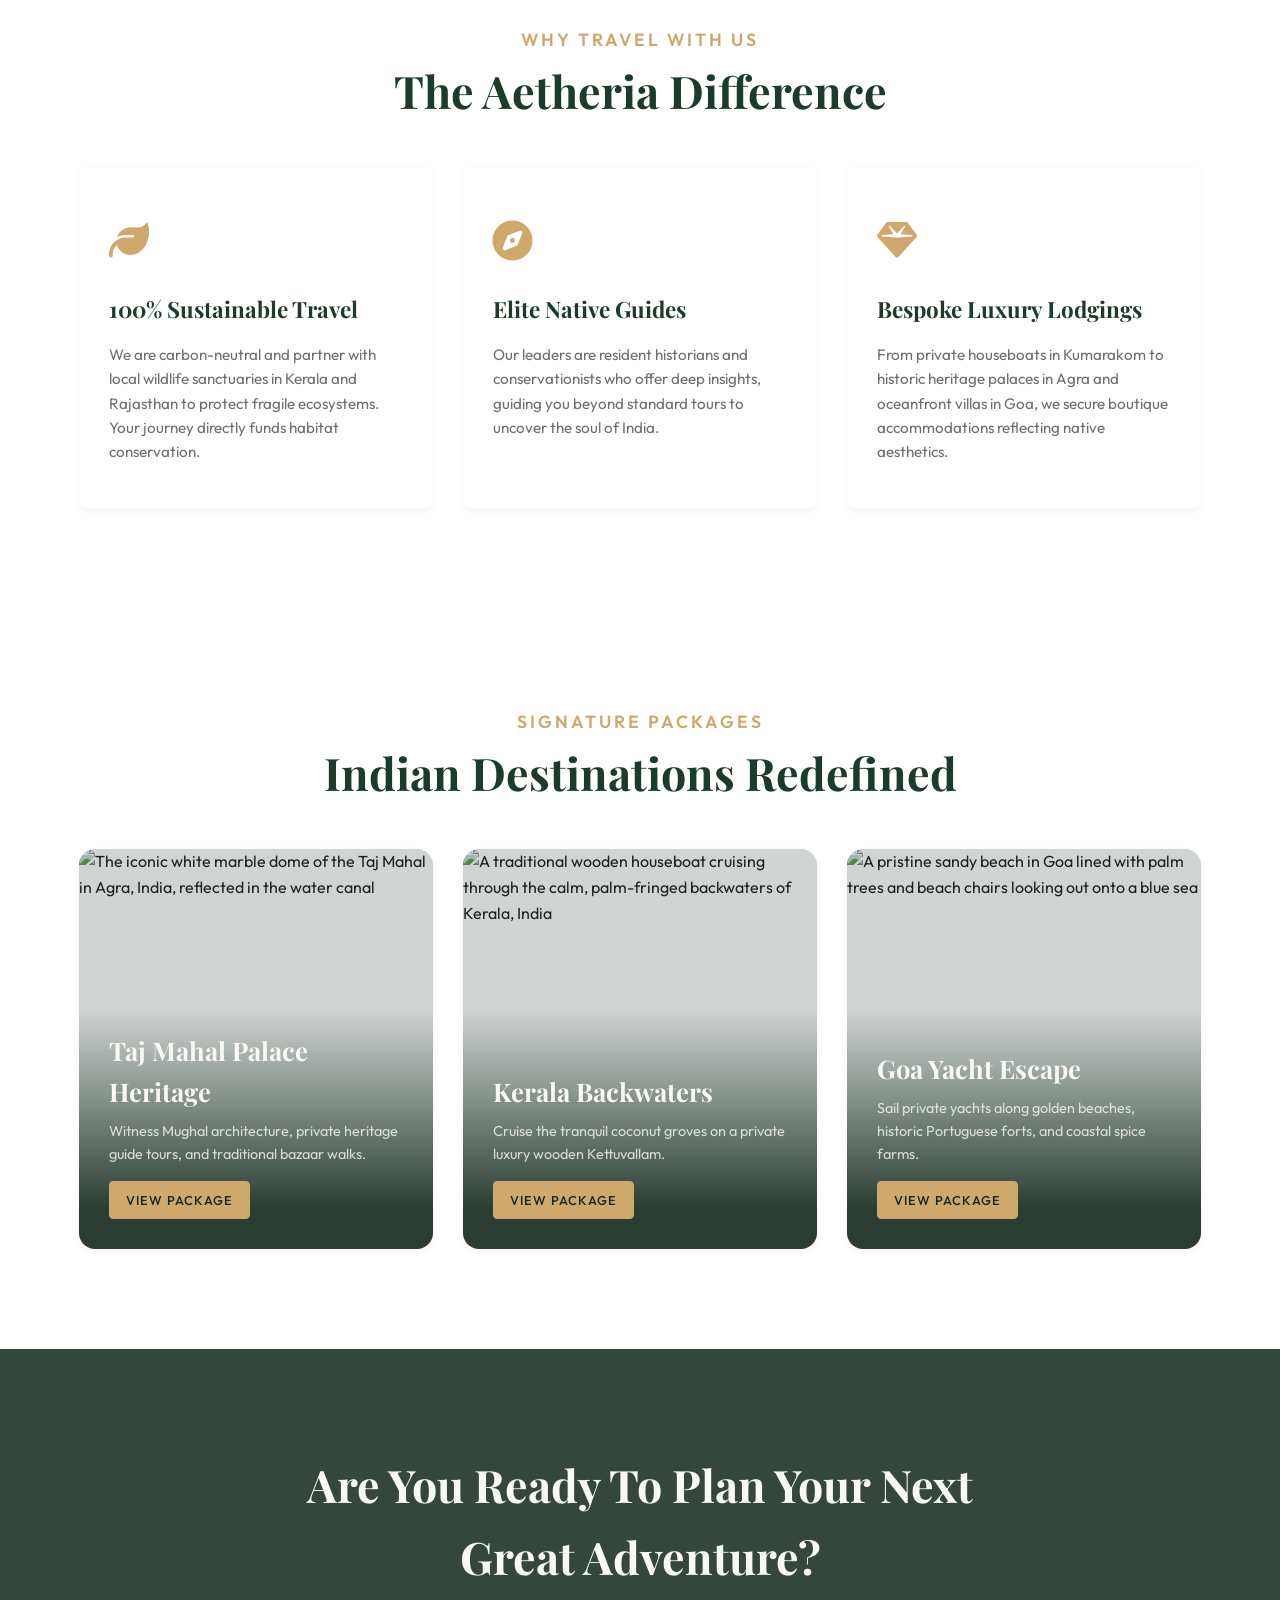
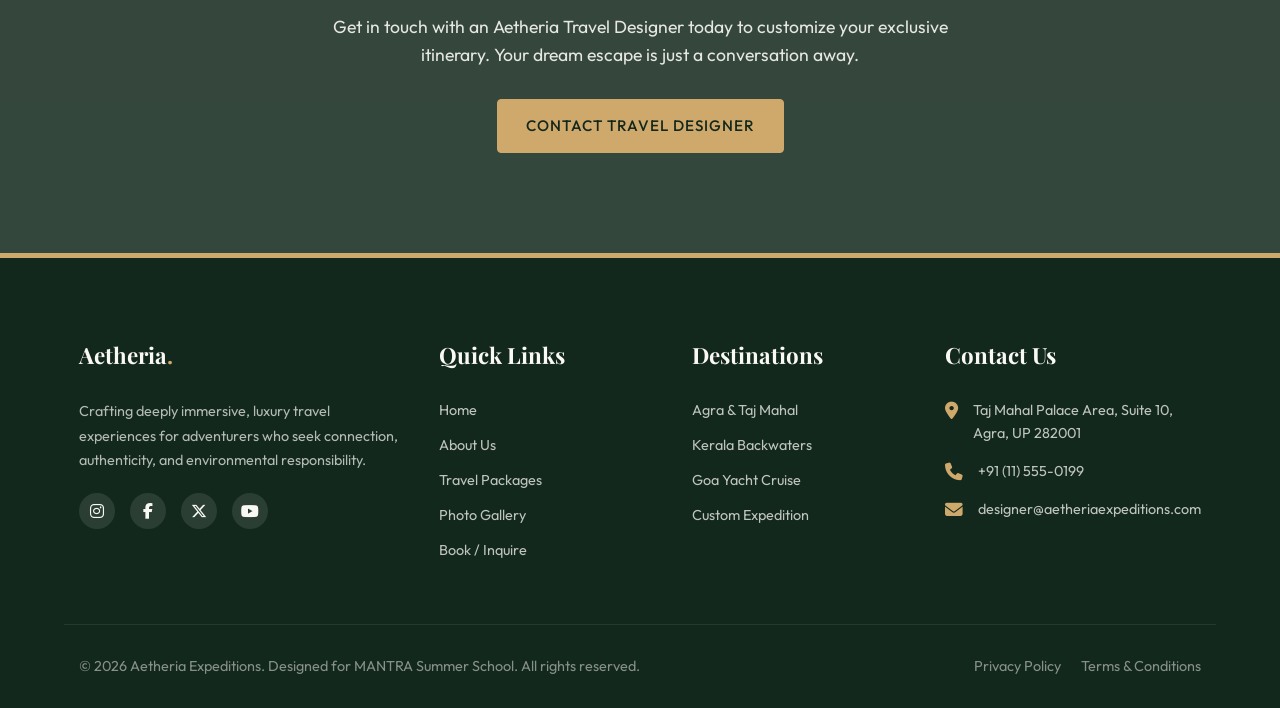
==== commit bdbc61eb: "fix broken images" ====
--- a/index.html
+++ b/index.html
@@ -5,18 +5,15 @@
   <meta name="viewport" content="width=device-width, initial-scale=1.0">
   <title>Aetheria Expeditions | Luxury Custom India Tours</title>
   
-  <!-- Basic SEO Meta Tags -->
   <meta name="description" content="Embark on custom-tailored, sustainable luxury travel across India with Aetheria Expeditions. Explore breathtaking packages to Taj Mahal, Goa, and Kerala backwaters.">
   <meta name="keywords" content="luxury travel india, custom india tours, Taj Mahal heritage tour, Kerala houseboats, Goa sailing packages, eco-friendly travel india">
-  <meta name="author" content="Student Name">
+  <meta name="author" content="Thota.Thrishika">
   
-  <!-- Favicon & Stylesheet -->
   <link rel="stylesheet" href="https://cdnjs.cloudflare.com/ajax/libs/font-awesome/6.4.0/css/all.min.css">
   <link rel="stylesheet" href="css/style.css">
 </head>
 <body>
 
-  <!-- NAVIGATION HEADER -->
   <header class="header" id="header">
     <div class="container nav-wrapper">
       <a href="index.html" class="logo">
@@ -42,16 +39,14 @@
   </header>
 
   <main>
-    <!-- HERO SECTION -->
-    <section class="hero" style="background-image: url('images/hero-home.jpg');">
+    <section class="hero" style="background-image: url('https://images.unsplash.com/photo-1524492412937-b28074a5d7da?q=80&w=1600&auto=format&fit=crop');">
       <div class="hero-overlay"></div>
       <div class="hero-content">
         <div class="evaluator-widget">
           <i class="fa-solid fa-graduation-cap"></i> 
           <strong>Assignment 1:</strong> travel-website | 
-          <strong>Student Name:</strong> Thotathrishika | 
-          <strong>Roll Number:</strong> [Your Roll Number] | 
-          <strong>Submission Date:</strong> 2nd July 2026
+          <strong>Student Name:</strong> Thota.Thrishika | 
+          <strong>Roll Number:</strong> 50 | 
         </div>
         <h1>Curated Luxury Across Incredible India</h1>
         <p style="margin-top: 10px;">Immerse yourself in spectacular heritage monuments, tropical coastlines, and green wilderness with custom itineraries designed by local travel artisans.</p>
@@ -62,7 +57,6 @@
       </div>
     </section>
 
-    <!-- WELCOME / PHILOSOPHY SECTION -->
     <section class="section-padding">
       <div class="container welcome-grid">
         <div class="welcome-text">
@@ -73,13 +67,12 @@
           <a href="about.html" class="btn btn-outline">Read Our Story</a>
         </div>
         <div class="welcome-images">
-          <img src="images/hero-about.jpg" alt="A luxury glamping canvas tent illuminated with warm lanterns under a starlit forest sky" class="img-large">
-          <img src="images/tour-leader.jpg" alt="Professional smiling expedition leader in hiking gear with alpine backdrop" class="img-small-float">
-        </div>
-      </div>
-    </section>
-
-    <!-- CORE FEATURES SECTION -->
+          <img src="https://images.unsplash.com/photo-1544644181-1484b3fdfc62?q=80&w=800&auto=format&fit=crop" alt="A luxury glamping canvas tent illuminated with warm lanterns under a starlit forest sky" class="img-large">
+          <img src="https://images.unsplash.com/photo-1534528741775-53994a69daeb?q=80&w=500&auto=format&fit=crop" alt="Professional smiling expedition leader in hiking gear" class="img-small-float">
+        </div>
+      </div>
+    </section>
+
     <section class="section-padding" style="background-color: var(--bg-white);">
       <div class="container">
         <div class="text-center">
@@ -88,19 +81,16 @@
         </div>
         
         <div class="features-grid">
-          <!-- Card 1 -->
           <div class="feature-card">
             <div class="feature-icon"><i class="fa-solid fa-leaf"></i></div>
             <h3>100% Sustainable Travel</h3>
             <p>We are carbon-neutral and partner with local wildlife sanctuaries in Kerala and Rajasthan to protect fragile ecosystems. Your journey directly funds habitat conservation.</p>
           </div>
-          <!-- Card 2 -->
           <div class="feature-card">
             <div class="feature-icon"><i class="fa-solid fa-compass"></i></div>
             <h3>Elite Native Guides</h3>
             <p>Our leaders are resident historians and conservationists who offer deep insights, guiding you beyond standard tours to uncover the soul of India.</p>
           </div>
-          <!-- Card 3 -->
           <div class="feature-card">
             <div class="feature-icon"><i class="fa-solid fa-gem"></i></div>
             <h3>Bespoke Luxury Lodgings</h3>
@@ -110,7 +100,6 @@
       </div>
     </section>
 
-    <!-- FEATURED DESTINATIONS / TEASER -->
     <section class="section-padding home-destinations">
       <div class="container">
         <div class="text-center">
@@ -119,9 +108,8 @@
         </div>
         
         <div class="dest-teaser-grid">
-          <!-- Destination 1: Taj Mahal -->
           <div class="dest-teaser-card">
-            <img src="images/tajmahal.jpg" alt="The iconic white marble dome of the Taj Mahal in Agra, India, reflected in the water canal">
+            <img src="https://images.unsplash.com/photo-1564507592333-c60657eea523?q=80&w=600&auto=format&fit=crop" alt="The iconic white marble dome of the Taj Mahal in Agra, India, reflected in the water canal">
             <div class="dest-teaser-overlay">
               <h3>Taj Mahal Palace Heritage</h3>
               <p>Witness Mughal architecture, private heritage guide tours, and traditional bazaar walks.</p>
@@ -129,9 +117,8 @@
             </div>
           </div>
           
-          <!-- Destination 2: Kerala -->
           <div class="dest-teaser-card">
-            <img src="images/kerala.jpg" alt="A traditional wooden houseboat cruising through the calm, palm-fringed backwaters of Kerala, India">
+            <img src="https://images.unsplash.com/photo-1602216056096-3b40cc0c9944?q=80&w=600&auto=format&fit=crop" alt="A traditional wooden houseboat cruising through the calm, palm-fringed backwaters of Kerala, India">
             <div class="dest-teaser-overlay">
               <h3>Kerala Backwaters</h3>
               <p>Cruise the tranquil coconut groves on a private luxury wooden Kettuvallam.</p>
@@ -139,9 +126,8 @@
             </div>
           </div>
           
-          <!-- Destination 3: Goa -->
           <div class="dest-teaser-card">
-            <img src="images/goa-beach.jpg" alt="A pristine, sandy beach in Goa lined with palm trees and beach chairs looking out onto a blue sea">
+            <img src="https://images.unsplash.com/photo-1512343879784-a960bf40e7f2?q=80&w=600&auto=format&fit=crop" alt="A pristine sandy beach in Goa lined with palm trees and beach chairs looking out onto a blue sea">
             <div class="dest-teaser-overlay">
               <h3>Goa Yacht Escape</h3>
               <p>Sail private yachts along golden beaches, historic Portuguese forts, and coastal spice farms.</p>
@@ -152,8 +138,7 @@
       </div>
     </section>
 
-    <!-- CTA BANNER SECTION -->
-    <section class="section-padding cta-banner" style="background-image: url('images/hero-about.jpg');">
+    <section class="section-padding cta-banner" style="background-image: url('https://images.unsplash.com/photo-1544644181-1484b3fdfc62?q=80&w=1600&auto=format&fit=crop');">
       <div class="cta-banner-overlay"></div>
       <div class="container cta-banner-content">
         <h2>Are You Ready To Plan Your Next Great Adventure?</h2>
@@ -163,10 +148,8 @@
     </section>
   </main>
 
-  <!-- FOOTER -->
   <footer class="footer">
     <div class="container footer-grid">
-      <!-- Col 1: About agency -->
       <div class="footer-col">
         <h3>Aetheria<span>.</span></h3>
         <p>Crafting deeply immersive, luxury travel experiences for adventurers who seek connection, authenticity, and environmental responsibility.</p>
@@ -178,7 +161,6 @@
         </div>
       </div>
       
-      <!-- Col 2: Navigation Links -->
       <div class="footer-col">
         <h3>Quick Links</h3>
         <ul class="footer-links">
@@ -190,7 +172,6 @@
         </ul>
       </div>
       
-      <!-- Col 3: Destination Links -->
       <div class="footer-col">
         <h3>Destinations</h3>
         <ul class="footer-links">
@@ -201,7 +182,6 @@
         </ul>
       </div>
       
-      <!-- Col 4: Contact details -->
       <div class="footer-col">
         <h3>Contact Us</h3>
         <ul class="footer-contact">
@@ -230,7 +210,6 @@
     </div>
   </footer>
 
-  <!-- Scripts -->
   <script src="js/script.js"></script>
 </body>
 </html>
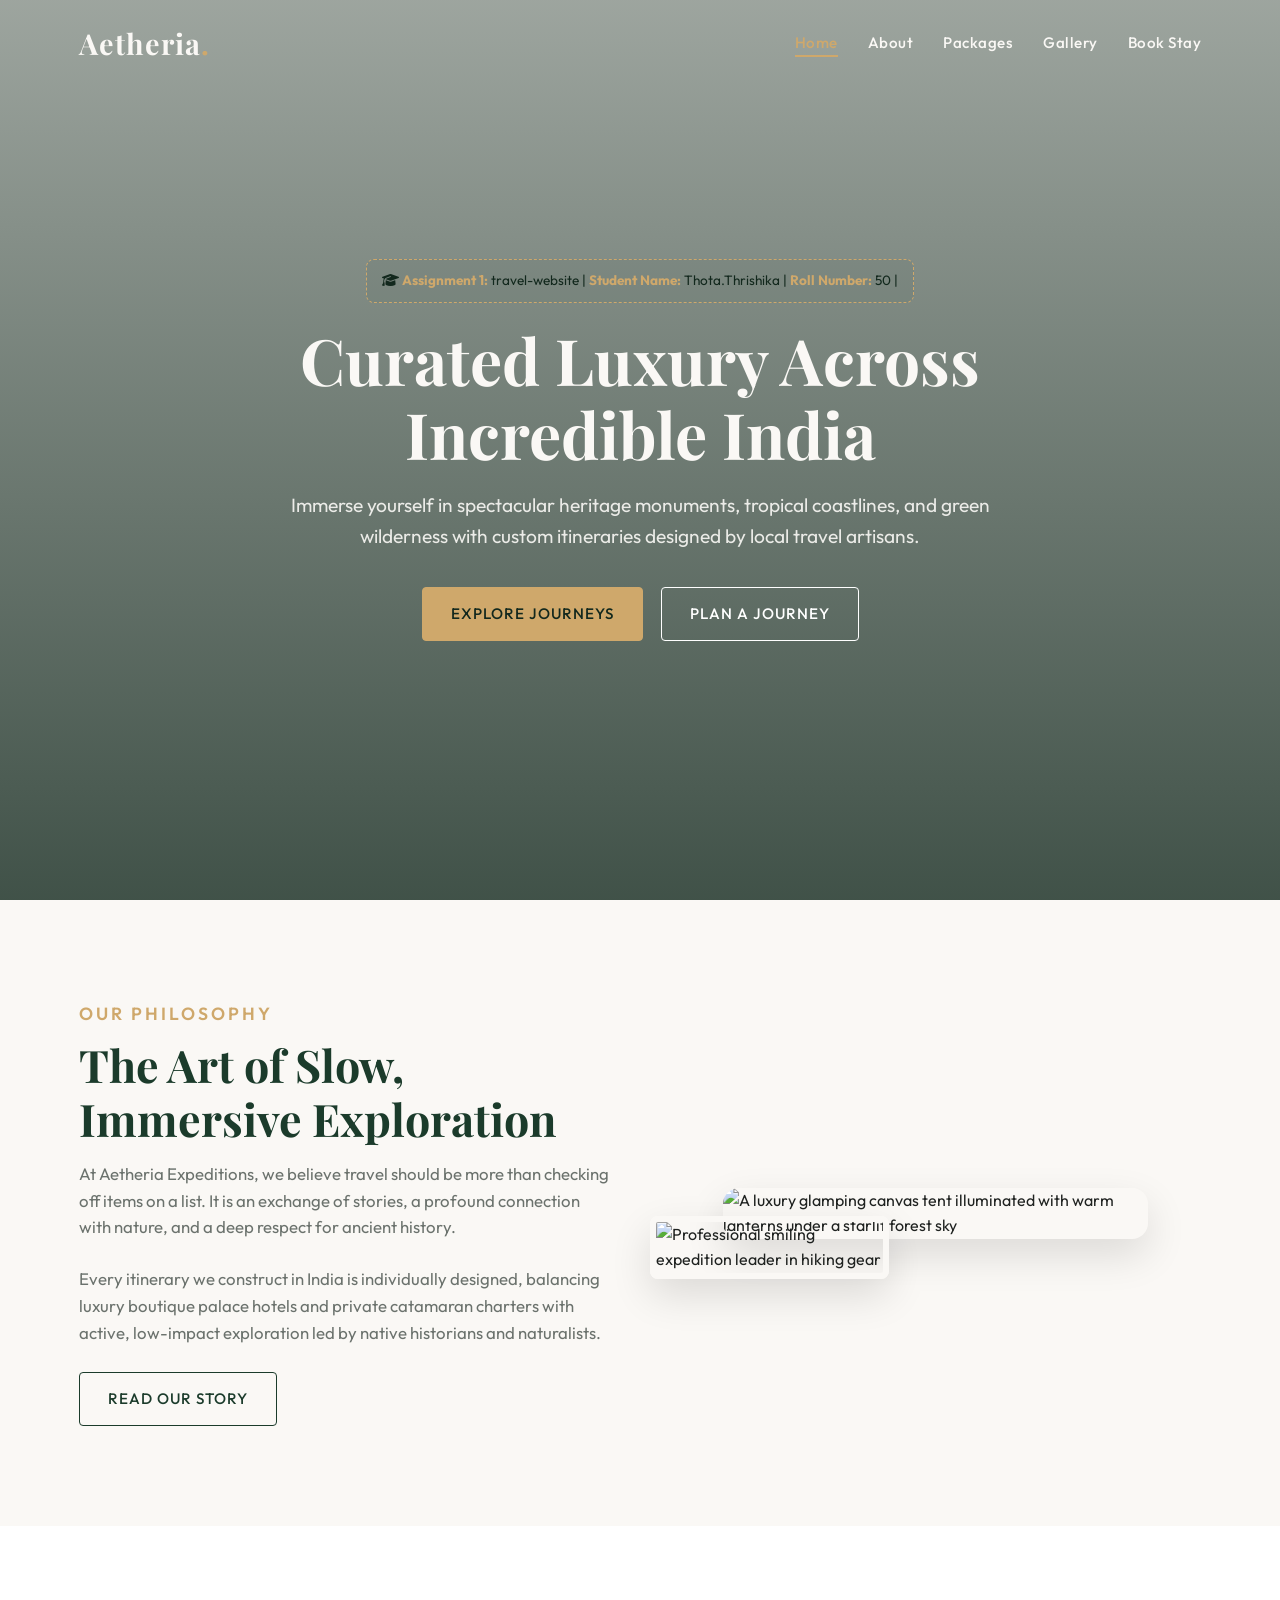
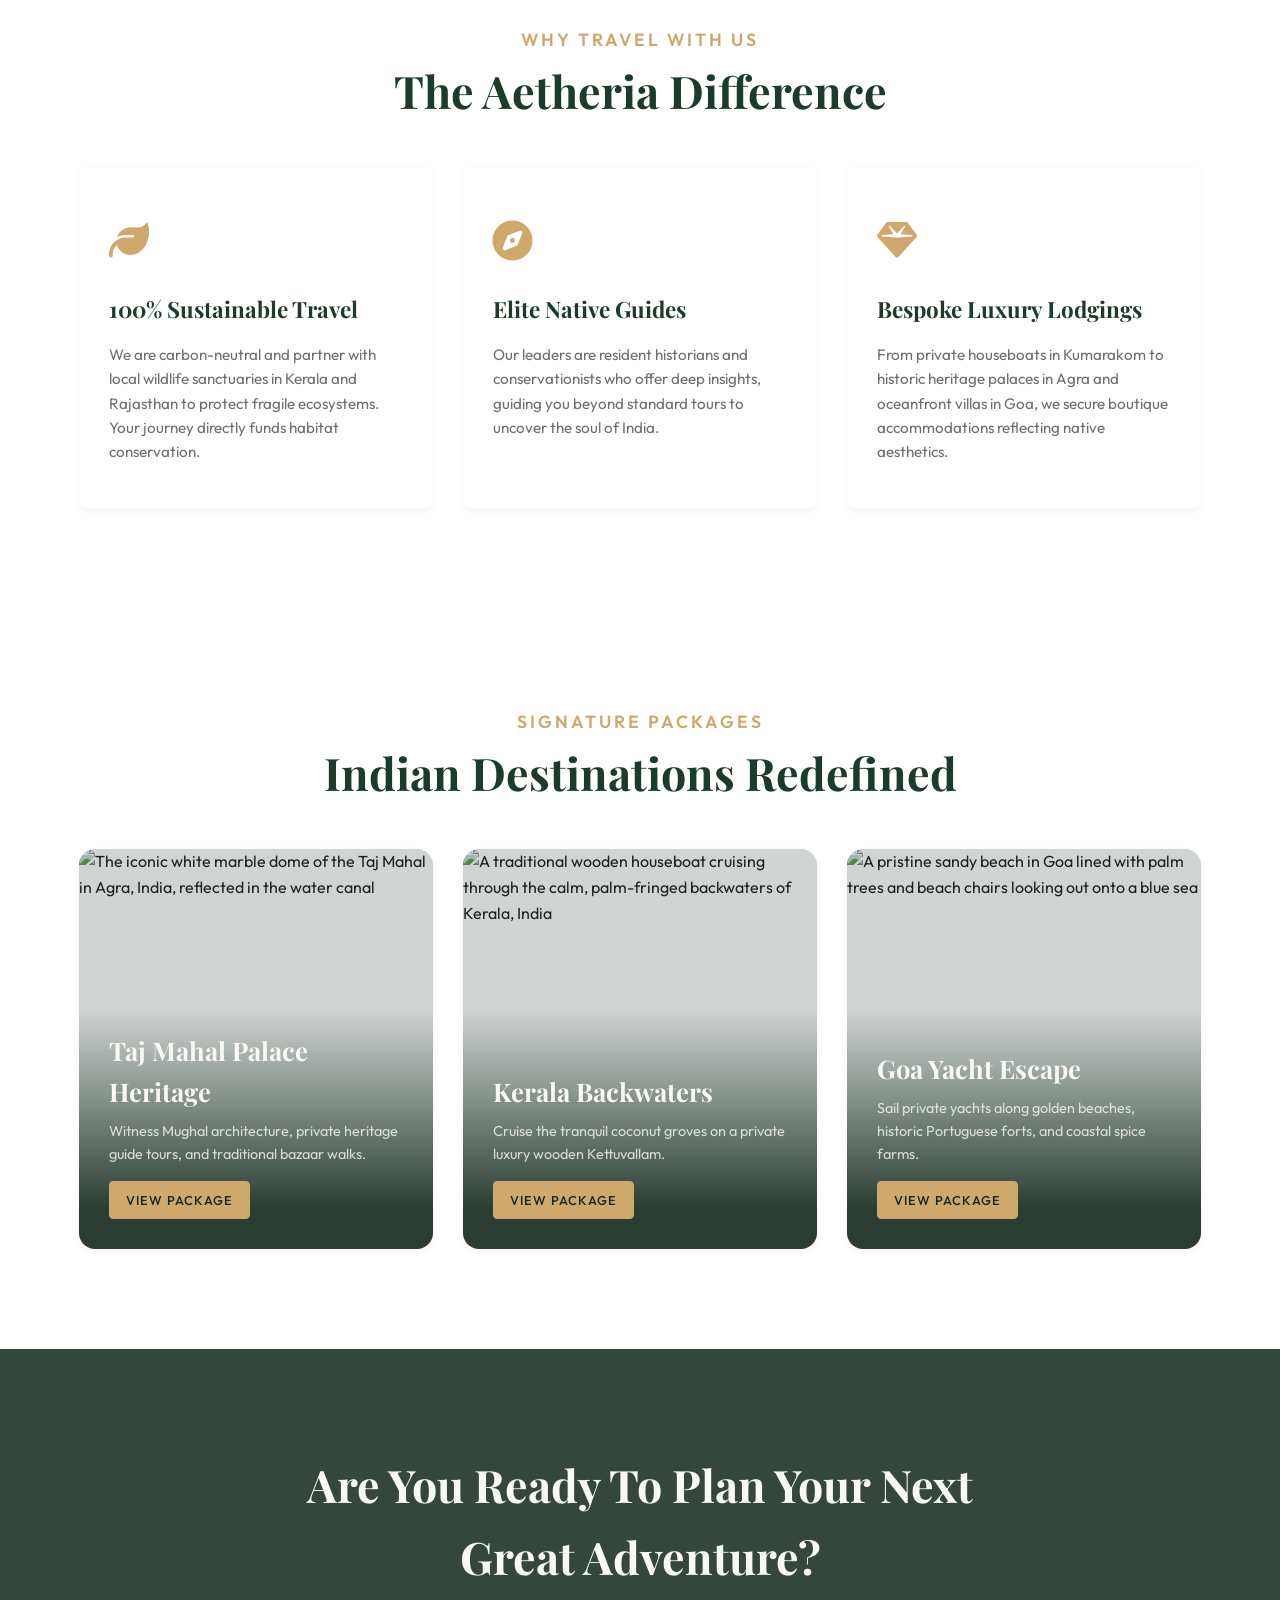
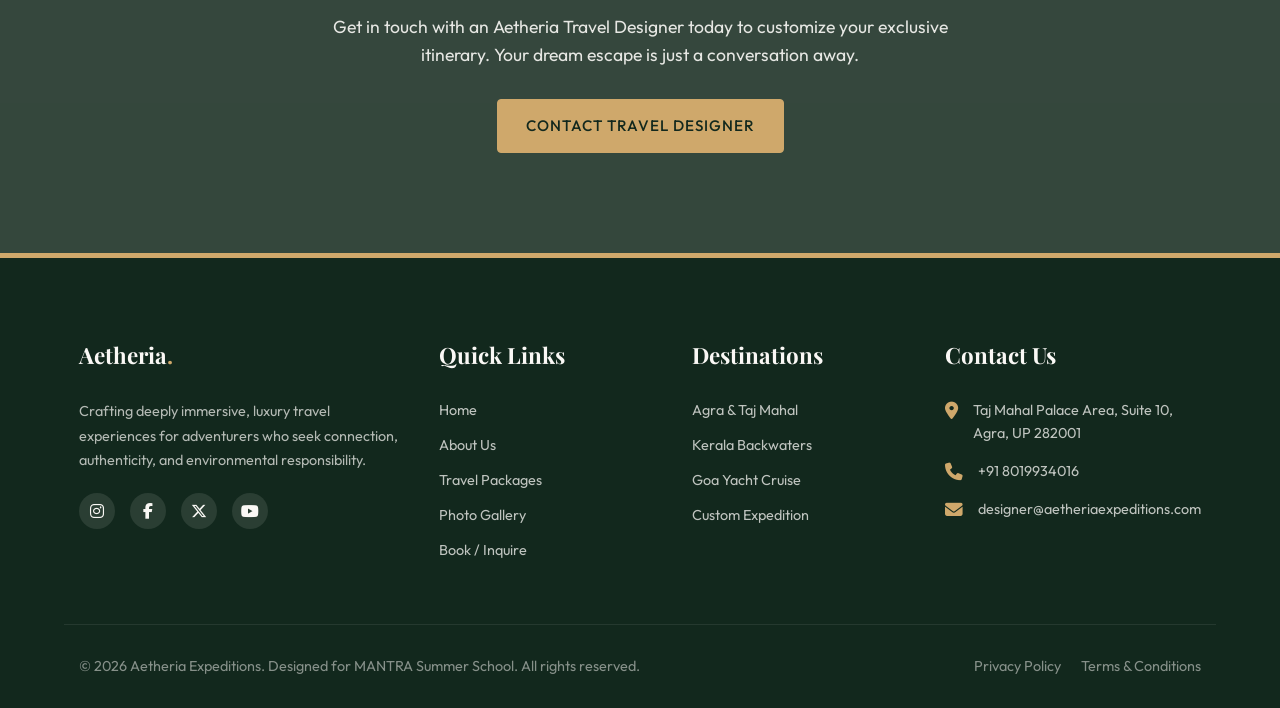
==== commit 757d99a7: "fix contact email links and update phone number" ====
--- a/index.html
+++ b/index.html
@@ -191,7 +191,7 @@
           </li>
           <li>
             <i class="fa-solid fa-phone"></i>
-            <span>+91 (11) 555-0199</span>
+            <span><a href="tel:+91YOURNUMBER" style="color: inherit; text-decoration: none;">+91 8019934016</a></span>
           </li>
           <li>
             <i class="fa-solid fa-envelope"></i>
